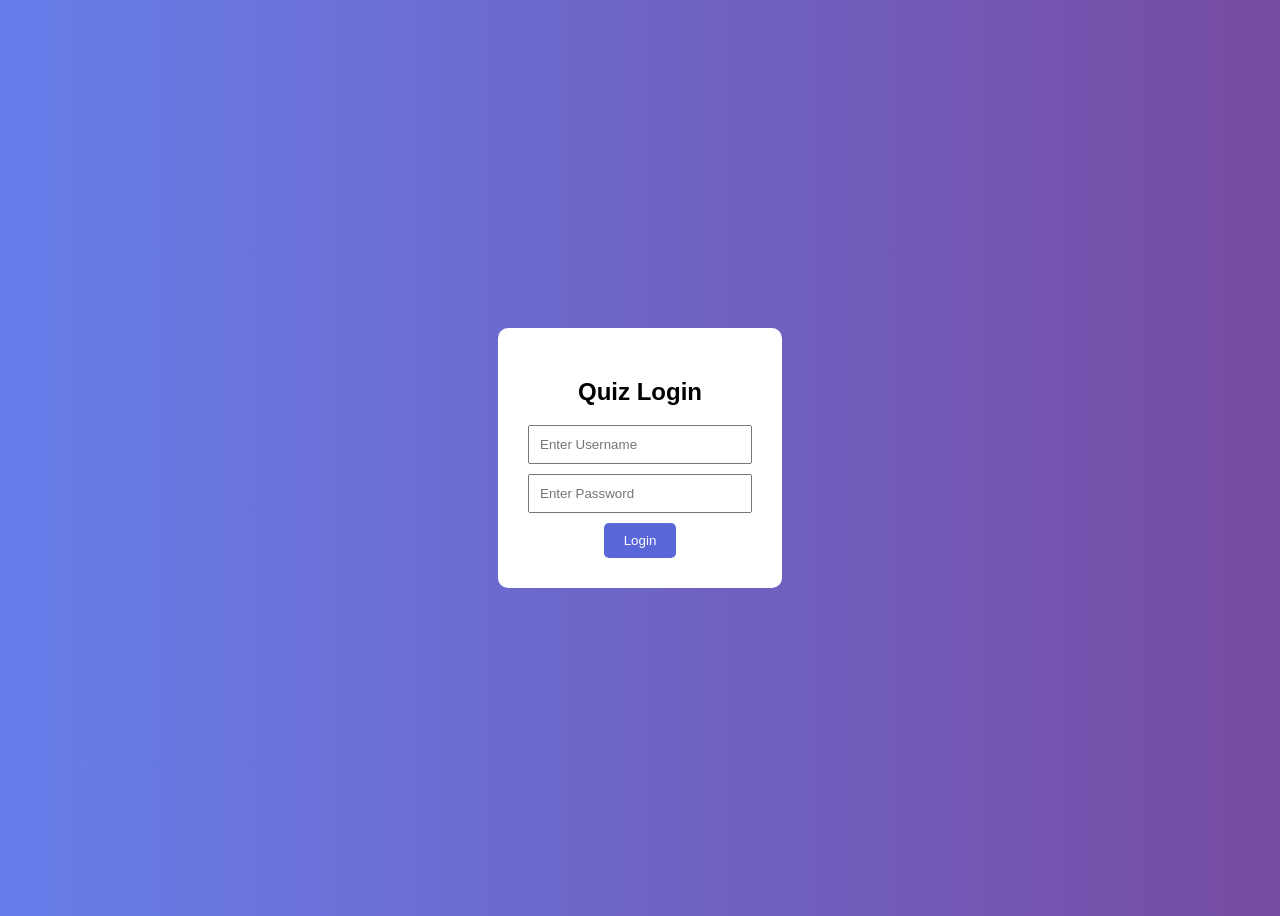
==== login.html @ 44c2ec28 "Added login and score saving logic" ====
<!DOCTYPE html>
<html>
<head>
    <title>Login</title>
    <link rel="stylesheet" href="login.css">
</head>

<body>

<div class="login-container">

    <h2>Quiz Login</h2>

    <input type="text" id="username" placeholder="Enter Username">

    <input type="password" id="password" placeholder="Enter Password">

    <button onclick="login()">Login</button>

</div>

<script src="login.js"></script>

</body>
</html>
---- login.css ----
body{
    font-family: Arial;
    background: linear-gradient(to right,#667eea,#764ba2);
    height:100vh;
    display:flex;
    justify-content:center;
    align-items:center;
}

.login-container{
    background:white;
    padding:30px;
    border-radius:10px;
    text-align:center;
}

input{
    display:block;
    width:200px;
    padding:10px;
    margin:10px auto;
}

button{
    padding:10px 20px;
    background:#5a67d8;
    color:white;
    border:none;
    border-radius:5px;
}
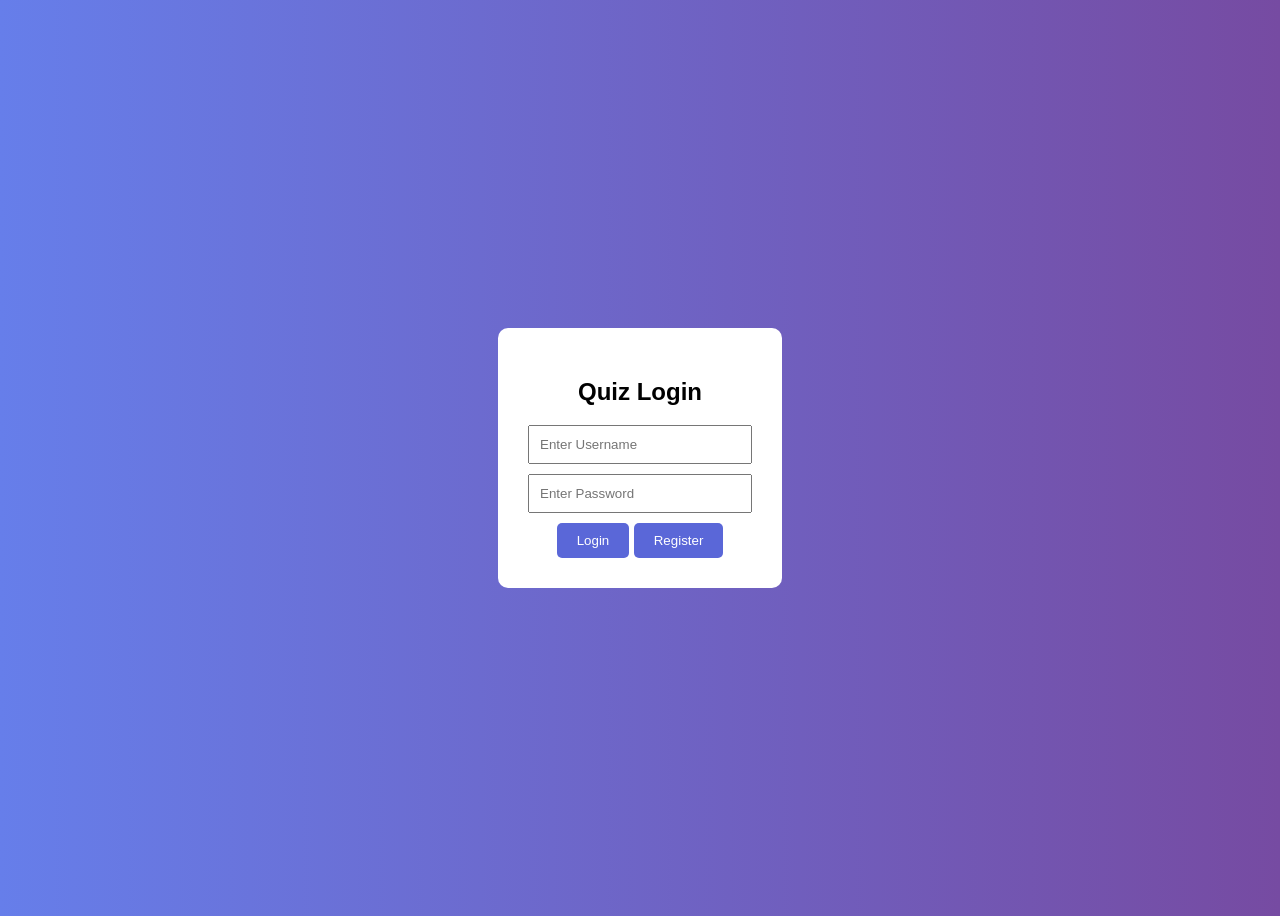
==== commit 60a29763: "Applied JWT Authentication" ====
--- a/login.html
+++ b/login.html
@@ -16,10 +16,11 @@
     <input type="password" id="password" placeholder="Enter Password">
 
     <button onclick="login()">Login</button>
+    <button onclick="register()">Register</button>
 
 </div>
 
 <script src="login.js"></script>
 
 </body>
-</html>+</html>
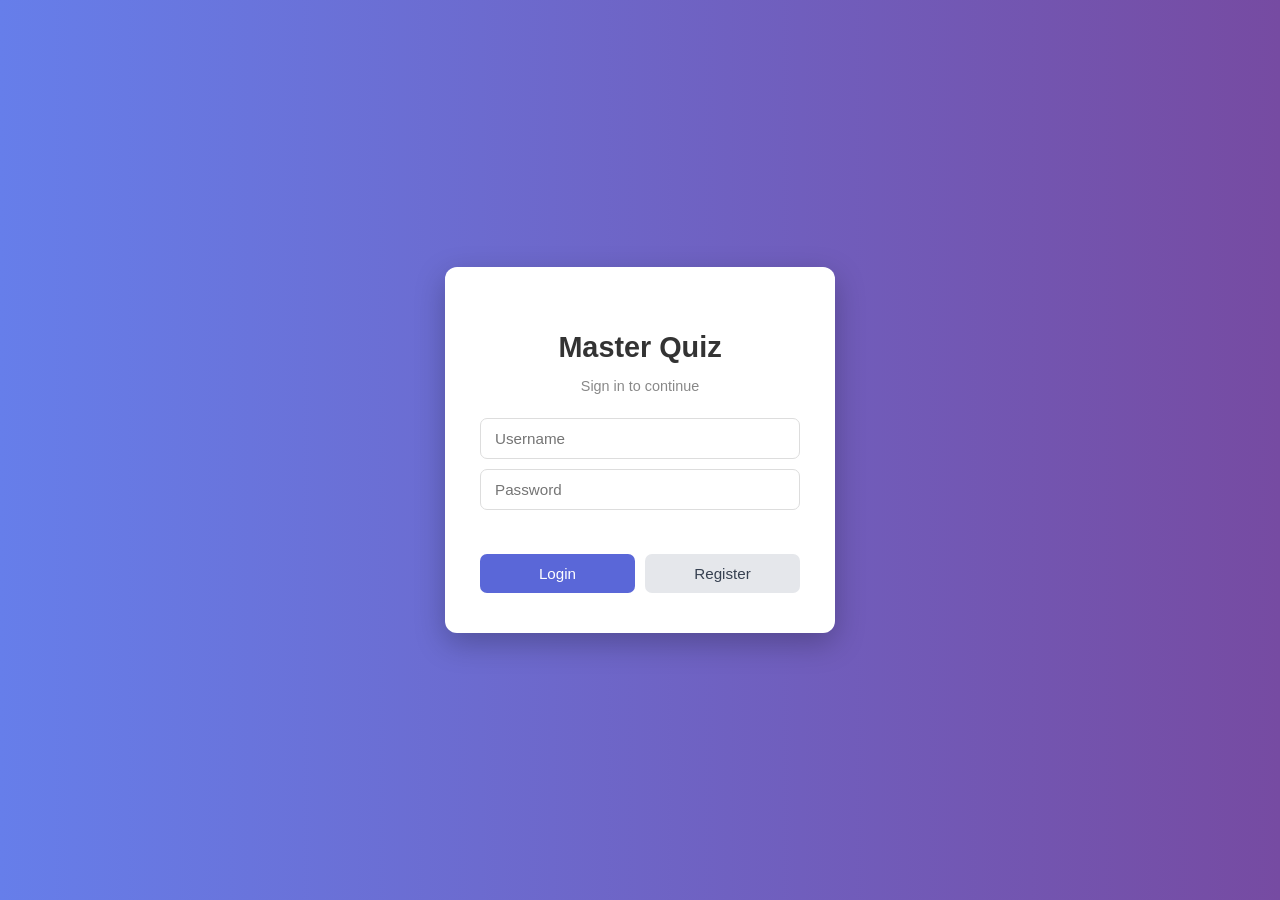
==== commit ebe20a4d: "Applied Admin Features" ====
--- a/login.html
+++ b/login.html
@@ -1,26 +1,28 @@
 <!DOCTYPE html>
-<html>
+<html lang="en">
 <head>
-    <title>Login</title>
+    <meta charset="UTF-8">
+    <meta name="viewport" content="width=device-width, initial-scale=1.0">
+    <title>Login – Master Quiz</title>
     <link rel="stylesheet" href="login.css">
 </head>
-
 <body>
 
 <div class="login-container">
+    <h2>Master Quiz</h2>
+    <p class="login-subtitle">Sign in to continue</p>
 
-    <h2>Quiz Login</h2>
+    <input type="text"     id="username" placeholder="Username" autocomplete="username">
+    <input type="password" id="password" placeholder="Password" autocomplete="current-password">
 
-    <input type="text" id="username" placeholder="Enter Username">
+    <div id="login-message" class="login-message"></div>
 
-    <input type="password" id="password" placeholder="Enter Password">
-
-    <button onclick="login()">Login</button>
-    <button onclick="register()">Register</button>
-
+    <div class="btn-row">
+        <button onclick="login()">Login</button>
+        <button onclick="register()" class="btn-secondary">Register</button>
+    </div>
 </div>
 
 <script src="login.js"></script>
-
 </body>
-</html>
+</html>
--- a/login.css
+++ b/login.css
@@ -1,30 +1,100 @@
-body{
-    font-family: Arial;
-    background: linear-gradient(to right,#667eea,#764ba2);
-    height:100vh;
-    display:flex;
-    justify-content:center;
-    align-items:center;
+body {
+    font-family: Arial, sans-serif;
+    background: linear-gradient(to right, #667eea, #764ba2);
+    height: 100vh;
+    display: flex;
+    justify-content: center;
+    align-items: center;
+    margin: 0;
 }
 
-.login-container{
-    background:white;
-    padding:30px;
-    border-radius:10px;
-    text-align:center;
+.login-container {
+    background: white;
+    padding: 40px 35px;
+    border-radius: 12px;
+    text-align: center;
+    width: 320px;
+    box-shadow: 0 10px 30px rgba(0, 0, 0, 0.25);
 }
 
-input{
-    display:block;
-    width:200px;
-    padding:10px;
-    margin:10px auto;
+.login-container h2 {
+    margin-bottom: 6px;
+    color: #333;
+    font-size: 1.8em;
 }
 
-button{
-    padding:10px 20px;
-    background:#5a67d8;
-    color:white;
-    border:none;
-    border-radius:5px;
+.login-subtitle {
+    color: #888;
+    font-size: 0.9em;
+    margin-bottom: 24px;
+}
+
+input {
+    display: block;
+    width: 100%;
+    padding: 11px 14px;
+    margin: 10px 0;
+    border: 1.5px solid #ddd;
+    border-radius: 7px;
+    font-size: 0.95em;
+    box-sizing: border-box;
+    transition: border-color 0.2s;
+}
+
+input:focus {
+    outline: none;
+    border-color: #667eea;
+}
+
+/* Message area */
+.login-message {
+    font-size: 0.88em;
+    min-height: 20px;
+    margin: 8px 0;
+    border-radius: 5px;
+    padding: 0 4px;
+}
+
+.login-message.error {
+    color: #dc2626;
+    background: #fef2f2;
+    padding: 8px;
+}
+
+.login-message.success {
+    color: #059669;
+    background: #ecfdf5;
+    padding: 8px;
+}
+
+/* Button row */
+.btn-row {
+    display: flex;
+    gap: 10px;
+    margin-top: 14px;
+}
+
+button {
+    flex: 1;
+    padding: 11px;
+    background: #5a67d8;
+    color: white;
+    border: none;
+    border-radius: 7px;
+    font-size: 0.95em;
+    cursor: pointer;
+    transition: background 0.2s;
+}
+
+button:hover {
+    background: #4c51bf;
+}
+
+button.btn-secondary {
+    background: #e5e7eb;
+    color: #374151;
+}
+
+button.btn-secondary:hover {
+    background: #d1d5db;
 }
